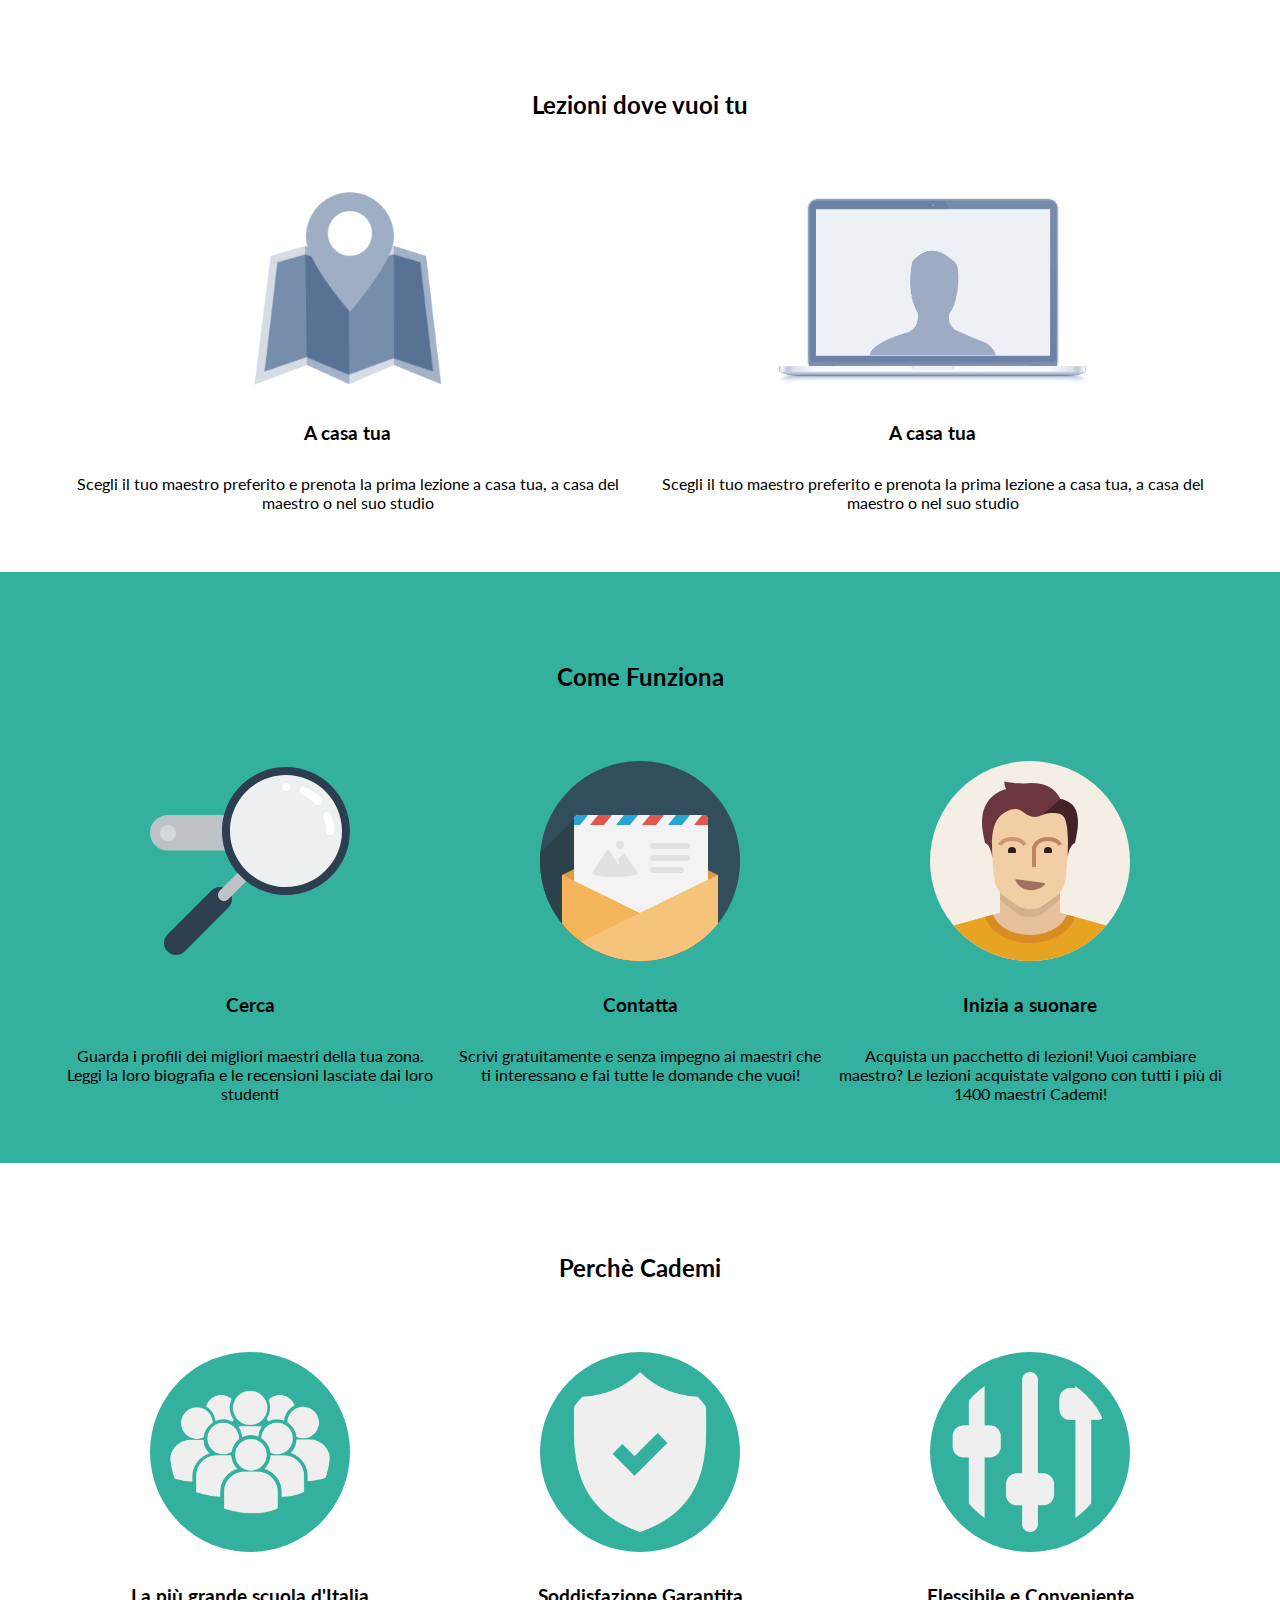
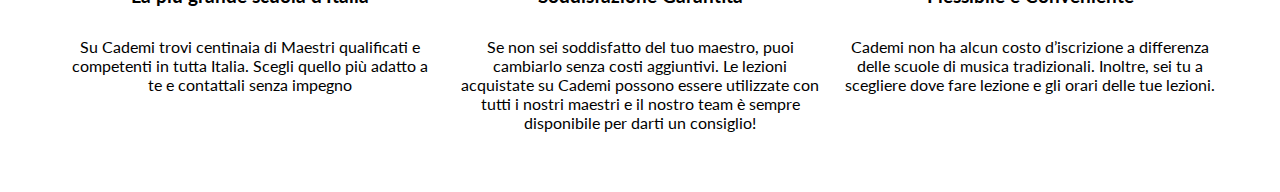
==== index.html @ 9ff2972d "inizio e fine esercitazione" ====
<!DOCTYPE html>
<html lang="en" dir="ltr">

<head>
  <meta charset="utf-8">
  <meta name="viewport" content="width=device-width, initial-scale=1.0">
  <link href="https://fonts.googleapis.com/css?family=Lato:400,900&display=swap" rel="stylesheet">
  <link rel="stylesheet" href="css/framework.css">
  <link rel="stylesheet" href="css/style.css">
  <title>Esercitazione griglie</title>
</head>

<body>
  <header>

  </header>
  <main>
    <section>
      <div class="container padding-top-bottom-60px">
        <div class="col-lg-12 col-md-12 col-xs-12 text-align padding-top-bottom-30px">
          <h2 class="h2-40px">Lezioni dove vuoi tu</h2>
        </div>
        <div class="col-lg-6 col-md-7 col-xs-12 text-align padding-left-right-10px ">
          <img class="height-200 margin-top-40" src="img/icon/maps.png" alt="icona mappa">
          <h3 class="padding-top-bottom-30px h3-23px">A casa tua</h3>
          <p  class="p-20px">Scegli il tuo maestro preferito e prenota la prima lezione a casa tua, a casa del maestro o nel suo studio</p>
        </div>
        <div class="col-lg-6 col-md-5 col-xs-12 text-align padding-left-right-10px ">
          <img class="height-200 margin-top-40" src="img/icon/screen.png" alt="icona schermo">
          <h3 class="padding-top-bottom-30px h3-23px">A casa tua</h3>
          <p  class="p-20px">Scegli il tuo maestro preferito e prenota la prima lezione a casa tua, a casa del maestro o nel suo studio</p>
        </div>
      </div>
    </section>
    <section class="bg-color">
      <div class="container padding-top-bottom-60px">
        <div class="col-lg-12 col-md-12 col-xs-12 text-align padding-top-bottom-30px ">
          <h2 class="h2-40px">Come Funziona</h2>
        </div>
        <div class="col-lg-4 col-md-6 col-xs-12 text-align padding-left-right-10px ">
          <img class="height-200 margin-top-40" src="img/search.svg" alt="icona ricerca">
          <h3 class="padding-top-bottom-30px h3-23px">Cerca</h3>
          <p  class="p-20px">Guarda i profili dei migliori maestri della tua zona. Leggi la loro biografia e le recensioni lasciate dai loro studenti</p>
        </div>
        <div class="col-lg-4 col-md-6 col-xs-12 text-align padding-left-right-10px ">
          <img class="height-200 margin-top-40 " src="img/letter.svg" alt="icona lettera">
          <h3 class="padding-top-bottom-30px h3-23px">Contatta</h3>
          <p  class="p-20px">Scrivi gratuitamente e senza impegno ai maestri che ti interessano e fai tutte le domande che vuoi!</p>
        </div>
        <div class="col-lg-4 col-md-12 col-xs-12 text-align">
          <img class="height-200 margin-top-40 " src="img/male.svg" alt="icona uomo">
          <h3 class="padding-top-bottom-30px h3-23px">Inizia a suonare</h3>
          <p  class="p-20px">Acquista un pacchetto di lezioni! Vuoi cambiare maestro? Le lezioni acquistate valgono con tutti i più di 1400 maestri Cademi!</p>
        </div>
      </div>
    </section>
    <section>
      <div class="container padding-top-bottom-60px">
        <div class="col-lg-12 col-md-12 col-xs-12 text-align padding-top-bottom-30px">
          <h2 class="h2-40px">Perchè Cademi</h2>
        </div>
        <div class="col-lg-4 col-md-12 col-xs-12 text-align padding-left-right-10px ">
          <img class="height-200 margin-top-40 icon-bg" src="img/icon/profile.png" alt="icona ricerca">
          <h3 class="padding-top-bottom-30px h3-23px">La più grande scuola d'Italia</h3>
          <p class="p-20px">Su Cademi trovi centinaia di Maestri qualificati e competenti in tutta Italia. Scegli quello più adatto a te e contattali senza impegno</p>
        </div>
        <div class="col-lg-4 col-md-12 col-xs-12 text-align padding-left-right-10px ">
          <img class="height-200 margin-top-40 icon-bg" src="img/icon/secure.png" alt="icona lettera">
          <h3 class="padding-top-bottom-30px h3-23px">Soddisfazione Garantita</h3>
          <p  class="p-20px">Se non sei soddisfatto del tuo maestro, puoi cambiarlo senza costi aggiuntivi. Le lezioni acquistate su Cademi possono essere utilizzate con tutti i nostri maestri e il nostro team è sempre disponibile per darti un consiglio!</p>
        </div>
        <div class="col-lg-4 col-md-12 col-xs-12 text-align padding-left-right-10px ">
          <img class="height-200 margin-top-40 icon-bg" src="img/icon/flex.png" alt="icona uomo">
          <h3 class="padding-top-bottom-30px h3-23px">Flessibile e Conveniente</h3>
          <p  class="p-20px">Cademi non ha alcun costo d’iscrizione a differenza delle scuole di musica tradizionali. Inoltre, sei tu a scegliere dove fare lezione e gli orari delle tue lezioni.</p>
        </div>
      </div>
    </section>
  </main>
  <footer></footer>
</body>

</html>
---- css/framework.css ----
/* REGOLE Debug */
.debug .container {
  border: 1px solid blue;
  height: 250px;
}

.debug [class*="col-"] {
  border: 1px solid grey;
  height: 250px;
}

* {
  box-sizing: border-box;
  margin: 0;
  padding: 0;
}

.container {
  max-width: 1170px;
  margin: 0 auto;
}

.container::after {
  content: "";
  display: table;
  clear: both;
}

/* REGOLE COLONNE */
[class*="col-"] {
  float: left;
  height: 100%;
}

.col-lg-1 {
  width: calc((100% / 12) * 1);
}

.col-lg-2 {
  width: calc((100% / 12) * 2);
}

.col-lg-3 {
  width: calc((100% / 12) * 3);
}

.col-lg-4 {
  width: calc((100% / 12) * 4);
}

.col-lg-5 {
  width: calc((100% / 12) * 5);
}

.col-lg-6 {
  width: calc((100% / 12) * 6);
}

.col-lg-7 {
  width: calc((100% / 12) * 7);
}

.col-lg-8 {
  width: calc((100% / 12) * 8);
}

.col-lg-9 {
  width: calc((100% / 12) * 9);
}

.col-lg-10 {
  width: calc((100% / 12) * 10);
}

.col-lg-11 {
  width: calc((100% / 12) * 11);
}

.col-lg-12 {
  width: calc((100% / 12) * 12);
}

/* mediaquery colonne */
@media screen and (max-width: 768px) {
  .col-xs-1 {
    width: calc((100% / 12) * 1);
  }

  .col-xs-2 {
    width: calc((100% / 12) * 2);
  }

  .col-xs-3 {
    width: calc((100% / 12) * 3);
  }

  .col-xs-4 {
    width: calc((100% / 12) * 4);
  }

  .col-xs-5 {
    width: calc((100% / 12) * 5);
  }

  .col-xs-6 {
    width: calc((100% / 12) * 6);
  }

  .col-xs-7 {
    width: calc((100% / 12) * 7);
  }

  .col-xs-8 {
    width: calc((100% / 12) * 8);
  }

  .col-xs-9 {
    width: calc((100% / 12) * 9);
  }

  .col-xs-10 {
    width: calc((100% / 12) * 10);
  }

  .col-xs-11 {
    width: calc((100% / 12) * 11);
  }

  .col-xs-12 {
    width: calc((100% / 12) * 12);
  }

  .xs-display-none {
    display: none;
  }
}

@media screen and (max-width: 992px) and (min-width: 768px) {
  .col-md-1 {
    width: calc((100% / 12) * 1);
  }

  .col-md-2 {
    width: calc((100% / 12) * 2);
  }

  .col-md-3 {
    width: calc((100% / 12) * 3);
  }

  .col-md-4 {
    width: calc((100% / 12) * 4);
  }

  .col-md-5 {
    width: calc((100% / 12) * 5);
  }

  .col-md-6 {
    width: calc((100% / 12) * 6);
  }

  .col-md-7 {
    width: calc((100% / 12) * 7);
  }

  .col-md-8 {
    width: calc((100% / 12) * 8);
  }

  .col-md-9 {
    width: calc((100% / 12) * 9);
  }

  .col-md-10 {
    width: calc((100% / 12) * 10);
  }

  .col-md-11 {
    width: calc((100% / 12) * 11);
  }

  .col-md-12 {
    width: calc((100% / 12) * 12);
  }
}

/* REGOLE Offset */
.col-offset-lg-1 {
  margin-left: calc((100% / 12) * 1);
}

.col-offset-lg-2 {
  margin-left: calc((100% / 12) * 2);
}

.col-offset-lg-3 {
  margin-left: calc((100% / 12) * 3);
}

.col-offset-lg-4 {
  margin-left: calc((100% / 12) * 4);
}

.col-offset-lg-5 {
  margin-left: calc((100% / 12) * 5);
}

.col-offset-lg-6 {
  margin-left: calc((100% / 12) * 6);
}

.col-offset-lg-7 {
  margin-left: calc((100% / 12) * 7);
}

.col-offset-lg-8 {
  margin-left: calc((100% / 12) * 8);
}

.col-offset-lg-9 {
  margin-left: calc((100% / 12) * 9);
}

.col-offset-lg-10 {
  margin-left: calc((100% / 12) * 10);
}

.col-offset-lg-11 {
  margin-left: calc((100% / 12) * 11);
}

/* mediaquery offset */
@media screen and (max-width: 768px) {
  .col-offset-xs-1 {
    margin-left: calc((100% / 12) * 1);
  }

  .col-offset-xs-2 {
    margin-left: calc((100% / 12) * 2);
  }

  .col-offset-xs-3 {
    margin-left: calc((100% / 12) * 3);
  }

  .col-offset-xs-4 {
    margin-left: calc((100% / 12) * 4);
  }

  .col-offset-xs-5 {
    margin-left: calc((100% / 12) * 5);
  }

  .col-offset-xs-6 {
    margin-left: calc((100% / 12) * 6);
  }

  .col-offset-xs-7 {
    margin-left: calc((100% / 12) * 7);
  }

  .col-offset-xs-8 {
    margin-left: calc((100% / 12) * 8);
  }

  .col-offset-xs-9 {
    margin-left: calc((100% / 12) * 9);
  }

  .col-offset-xs-10 {
    margin-left: calc((100% / 12) * 10);
  }

  .col-offset-xs-11 {
    margin-left: calc((100% / 12) * 11);
  }
}

@media screen and (max-width: 992px) and (min-width: 768px) {
  .col-offset-md-1 {
    margin-left: calc((100% / 12) * 1);
  }

  .col-offset-md-2 {
    margin-left: calc((100% / 12) * 2);
  }

  .col-offset-md-3 {
    margin-left: calc((100% / 12) * 3);
  }

  .col-offset-md-4 {
    margin-left: calc((100% / 12) * 4);
  }

  .col-offset-md-5 {
    margin-left: calc((100% / 12) * 5);
  }

  .col-offset-md-6 {
    margin-left: calc((100% / 12) * 6);
  }

  .col-offset-md-7 {
    margin-left: calc((100% / 12) * 7);
  }

  .col-offset-md-8 {
    margin-left: calc((100% / 12) * 8);
  }

  .col-offset-md-9 {
    margin-left: calc((100% / 12) * 9);
  }

  .col-offset-md-10 {
    margin-left: calc((100% / 12) * 10);
  }

  .col-offset-md-11 {
    margin-left: calc((100% / 12) * 11);
  }
}
---- css/style.css ----
body {
  font-family: 'Lato', sans-serif;
}

.height-200 {
  height: 200px;
}

.text-align {
  text-align: center;
}

.padding-top-bottom-60px {
  padding: 60px 0;
}

.padding-top-bottom-30px {
  padding: 30px 0;
}

.padding-left-right-10px {
  padding-left: 10px;
  padding-right: 10px;
}

.icon-bg {
  background-color: rgb(52, 176, 159);
  color: #ffffff;
  border-radius: 50%;
  padding: 20px;
}

.bg-color {
  background-color: rgb(52, 176, 159);
}

.margin-top-40 {
  margin-top: 40px;
}

@media screen and (max-width:768px) {
  .h2-40px {
    font-size: 40px;
  }
.h3-23px {
  font-size: 23px;

}
.p-20px {
  font-size: 20px;
}
}
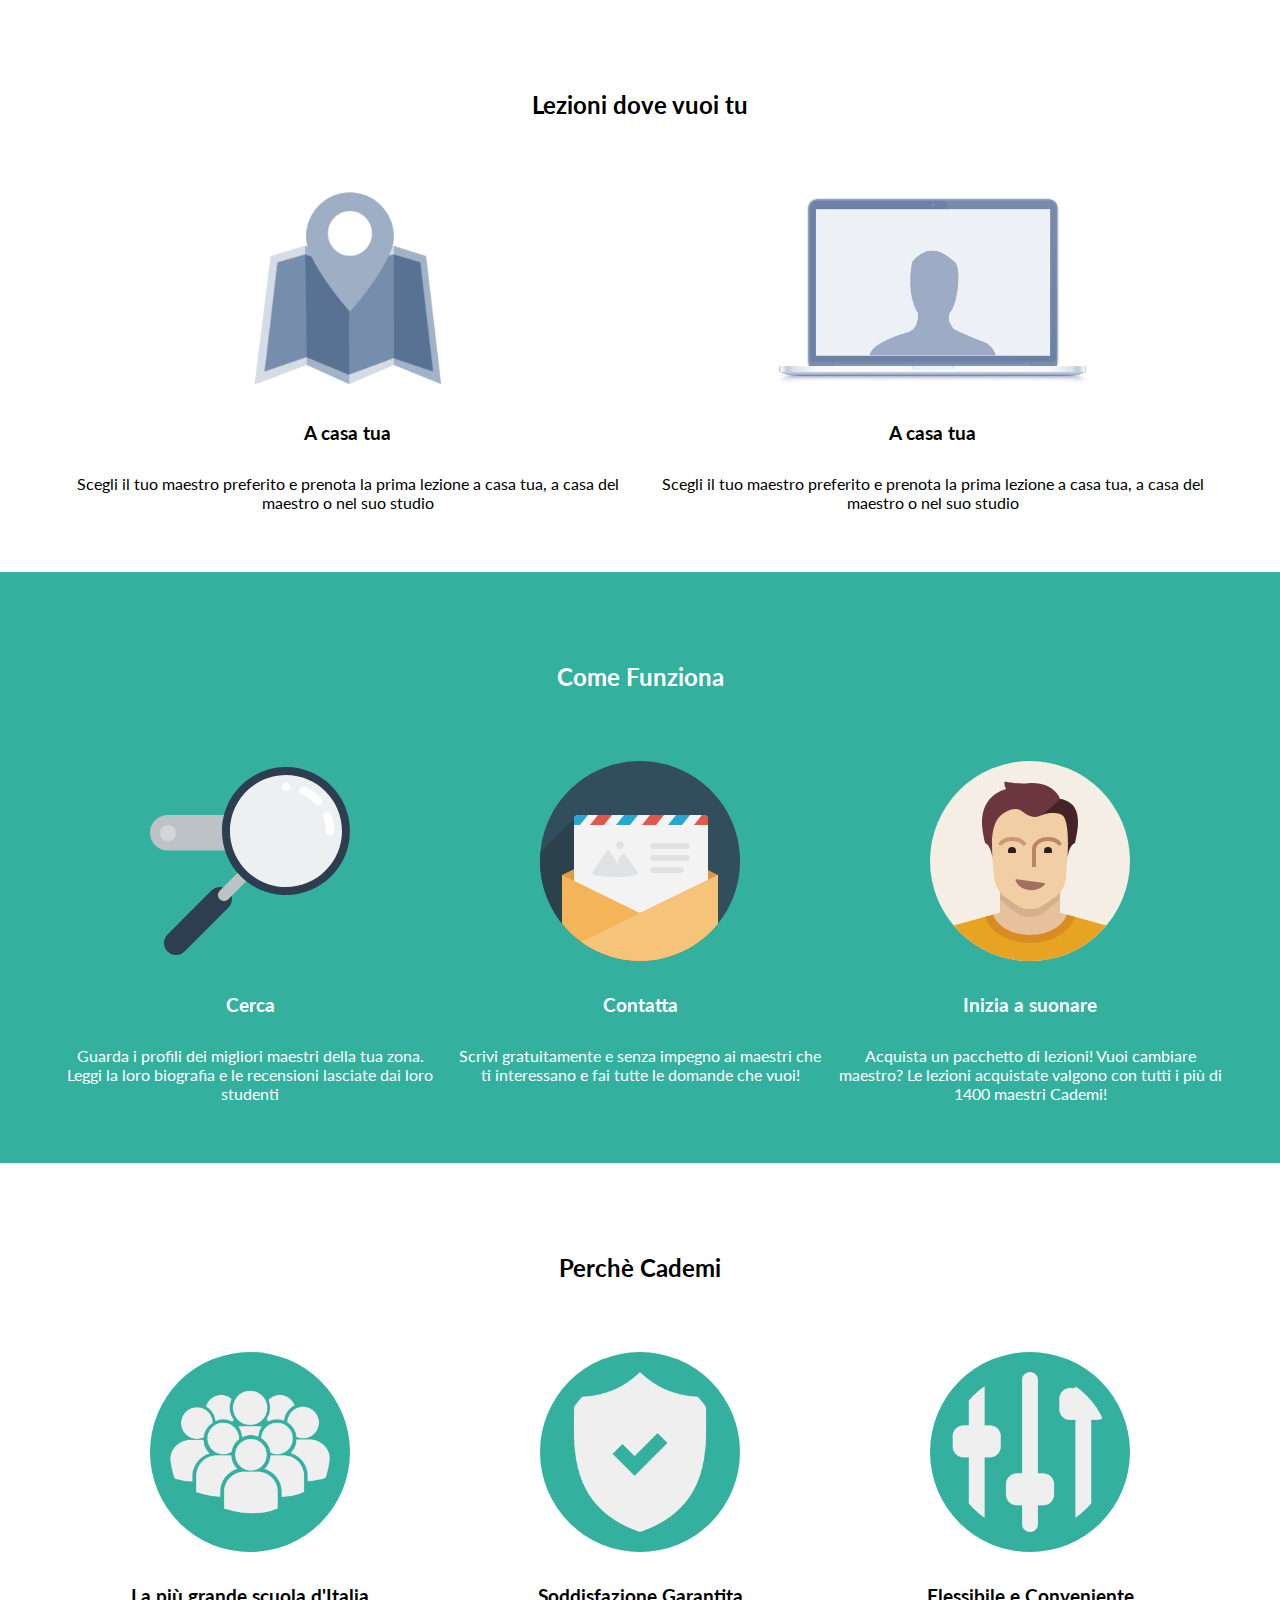
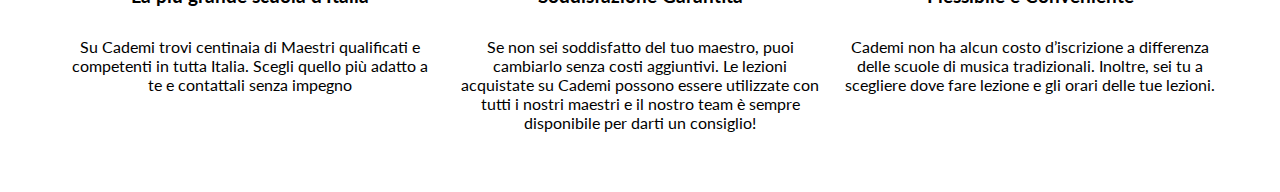
==== commit 1885e2bd: "fix indentazione" ====
--- a/index.html
+++ b/index.html
@@ -23,34 +23,34 @@
         <div class="col-lg-6 col-md-7 col-xs-12 text-align padding-left-right-10px ">
           <img class="height-200 margin-top-40" src="img/icon/maps.png" alt="icona mappa">
           <h3 class="padding-top-bottom-30px h3-23px">A casa tua</h3>
-          <p  class="p-20px">Scegli il tuo maestro preferito e prenota la prima lezione a casa tua, a casa del maestro o nel suo studio</p>
+          <p class="p-20px">Scegli il tuo maestro preferito e prenota la prima lezione a casa tua, a casa del maestro o nel suo studio</p>
         </div>
         <div class="col-lg-6 col-md-5 col-xs-12 text-align padding-left-right-10px ">
           <img class="height-200 margin-top-40" src="img/icon/screen.png" alt="icona schermo">
           <h3 class="padding-top-bottom-30px h3-23px">A casa tua</h3>
-          <p  class="p-20px">Scegli il tuo maestro preferito e prenota la prima lezione a casa tua, a casa del maestro o nel suo studio</p>
+          <p class="p-20px">Scegli il tuo maestro preferito e prenota la prima lezione a casa tua, a casa del maestro o nel suo studio</p>
         </div>
       </div>
     </section>
     <section class="bg-color">
-      <div class="container padding-top-bottom-60px">
+      <div class="container padding-top-bottom-60px text-color-white">
         <div class="col-lg-12 col-md-12 col-xs-12 text-align padding-top-bottom-30px ">
           <h2 class="h2-40px">Come Funziona</h2>
         </div>
         <div class="col-lg-4 col-md-6 col-xs-12 text-align padding-left-right-10px ">
           <img class="height-200 margin-top-40" src="img/search.svg" alt="icona ricerca">
           <h3 class="padding-top-bottom-30px h3-23px">Cerca</h3>
-          <p  class="p-20px">Guarda i profili dei migliori maestri della tua zona. Leggi la loro biografia e le recensioni lasciate dai loro studenti</p>
+          <p class="p-20px">Guarda i profili dei migliori maestri della tua zona. Leggi la loro biografia e le recensioni lasciate dai loro studenti</p>
         </div>
         <div class="col-lg-4 col-md-6 col-xs-12 text-align padding-left-right-10px ">
           <img class="height-200 margin-top-40 " src="img/letter.svg" alt="icona lettera">
           <h3 class="padding-top-bottom-30px h3-23px">Contatta</h3>
-          <p  class="p-20px">Scrivi gratuitamente e senza impegno ai maestri che ti interessano e fai tutte le domande che vuoi!</p>
+          <p class="p-20px">Scrivi gratuitamente e senza impegno ai maestri che ti interessano e fai tutte le domande che vuoi!</p>
         </div>
         <div class="col-lg-4 col-md-12 col-xs-12 text-align">
           <img class="height-200 margin-top-40 " src="img/male.svg" alt="icona uomo">
           <h3 class="padding-top-bottom-30px h3-23px">Inizia a suonare</h3>
-          <p  class="p-20px">Acquista un pacchetto di lezioni! Vuoi cambiare maestro? Le lezioni acquistate valgono con tutti i più di 1400 maestri Cademi!</p>
+          <p class="p-20px">Acquista un pacchetto di lezioni! Vuoi cambiare maestro? Le lezioni acquistate valgono con tutti i più di 1400 maestri Cademi!</p>
         </div>
       </div>
     </section>
@@ -67,12 +67,13 @@
         <div class="col-lg-4 col-md-12 col-xs-12 text-align padding-left-right-10px ">
           <img class="height-200 margin-top-40 icon-bg" src="img/icon/secure.png" alt="icona lettera">
           <h3 class="padding-top-bottom-30px h3-23px">Soddisfazione Garantita</h3>
-          <p  class="p-20px">Se non sei soddisfatto del tuo maestro, puoi cambiarlo senza costi aggiuntivi. Le lezioni acquistate su Cademi possono essere utilizzate con tutti i nostri maestri e il nostro team è sempre disponibile per darti un consiglio!</p>
+          <p class="p-20px">Se non sei soddisfatto del tuo maestro, puoi cambiarlo senza costi aggiuntivi. Le lezioni acquistate su Cademi possono essere utilizzate con tutti i nostri maestri e il nostro team è sempre disponibile per darti un
+            consiglio!</p>
         </div>
         <div class="col-lg-4 col-md-12 col-xs-12 text-align padding-left-right-10px ">
           <img class="height-200 margin-top-40 icon-bg" src="img/icon/flex.png" alt="icona uomo">
           <h3 class="padding-top-bottom-30px h3-23px">Flessibile e Conveniente</h3>
-          <p  class="p-20px">Cademi non ha alcun costo d’iscrizione a differenza delle scuole di musica tradizionali. Inoltre, sei tu a scegliere dove fare lezione e gli orari delle tue lezioni.</p>
+          <p class="p-20px">Cademi non ha alcun costo d’iscrizione a differenza delle scuole di musica tradizionali. Inoltre, sei tu a scegliere dove fare lezione e gli orari delle tue lezioni.</p>
         </div>
       </div>
     </section>
--- a/css/style.css
+++ b/css/style.css
@@ -25,7 +25,7 @@
 
 .icon-bg {
   background-color: rgb(52, 176, 159);
-  color: #ffffff;
+  color: rgb(255, 255, 255);
   border-radius: 50%;
   padding: 20px;
 }
@@ -38,15 +38,20 @@
   margin-top: 40px;
 }
 
+.text-color-white {
+  color: rgb(255, 255, 255);
+}
+
 @media screen and (max-width:768px) {
   .h2-40px {
     font-size: 40px;
   }
-.h3-23px {
-  font-size: 23px;
 
+  .h3-23px {
+    font-size: 23px;
+  }
+
+  .p-20px {
+    font-size: 20px;
+  }
 }
-.p-20px {
-  font-size: 20px;
-}
-}
